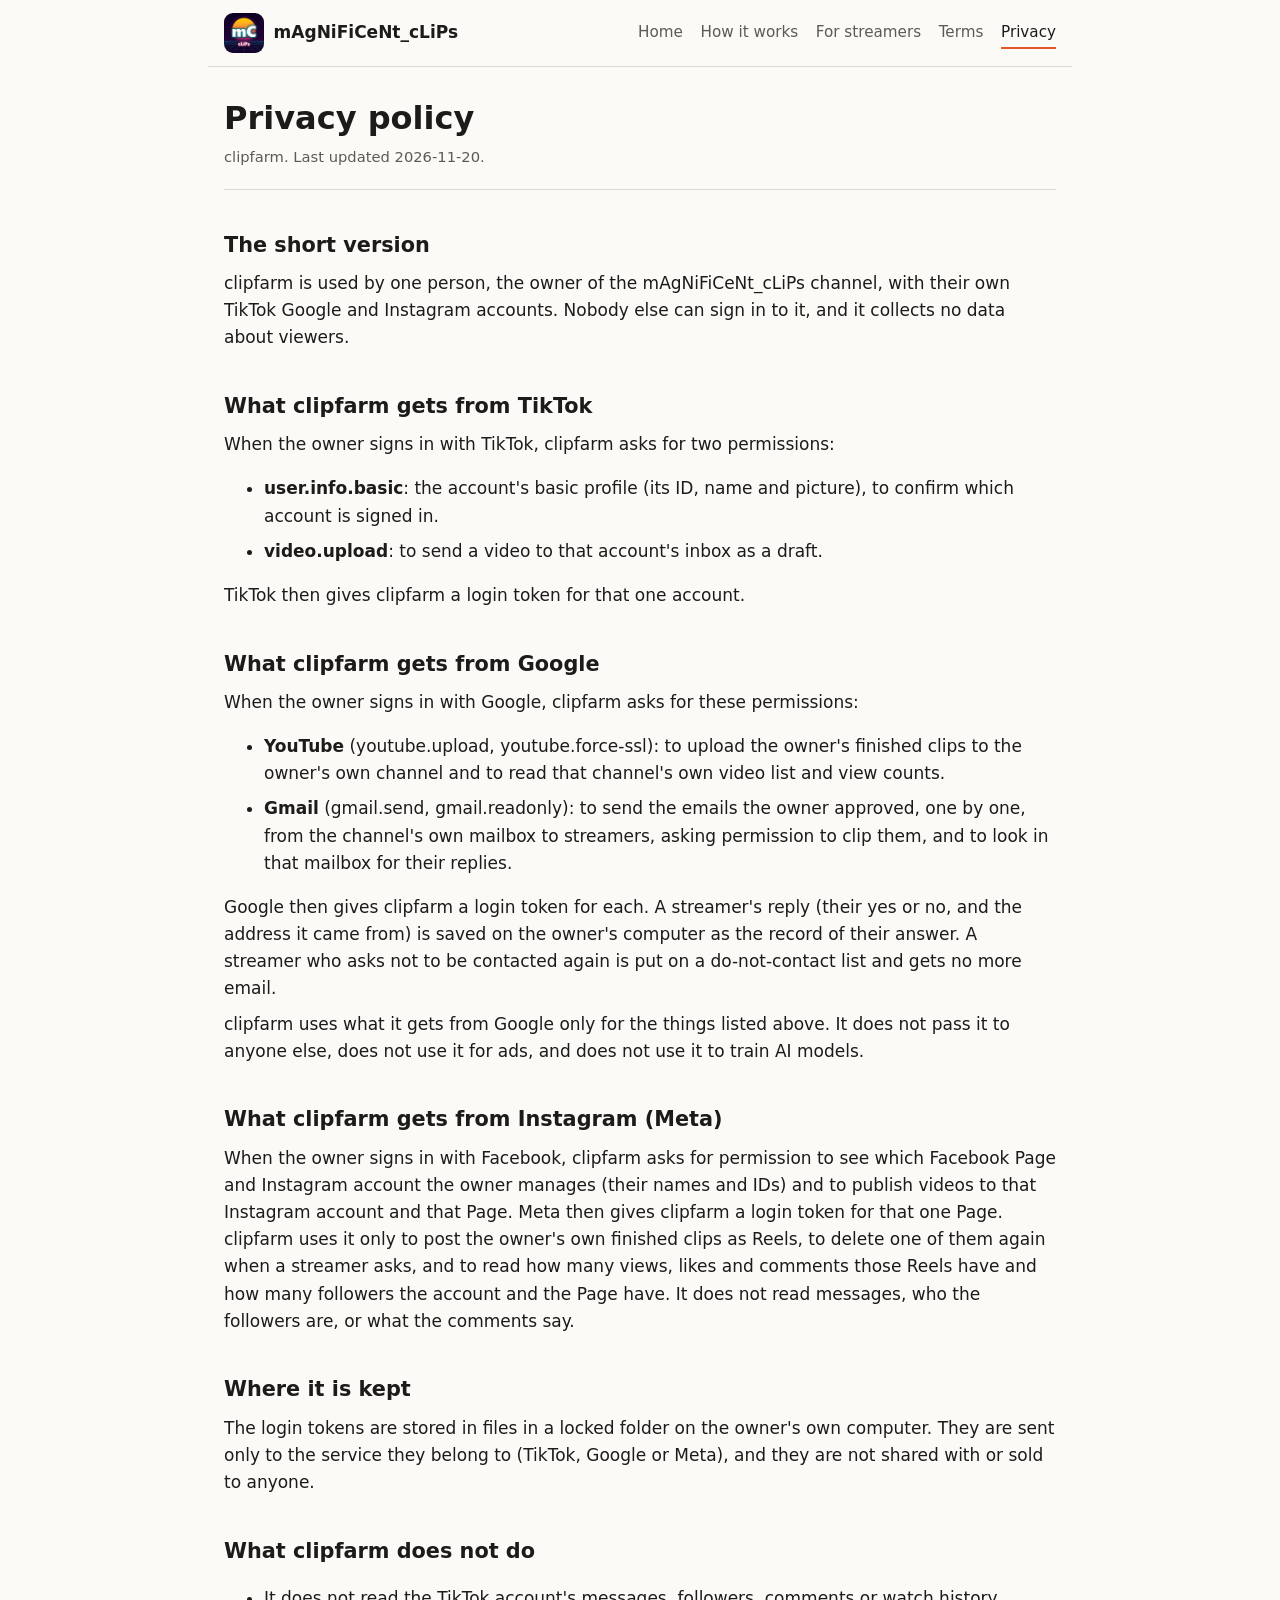
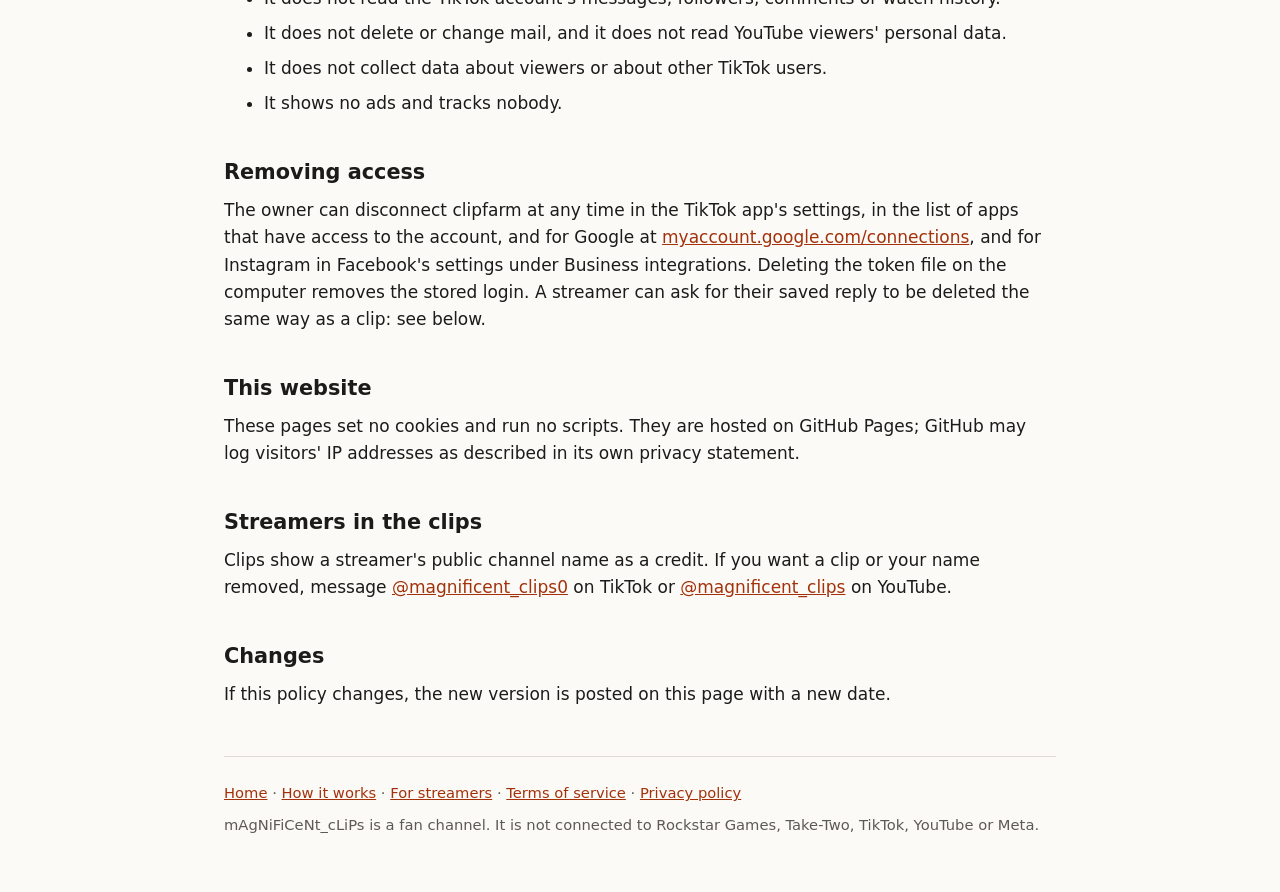
==== privacy.html @ 9814d0f5 "Terms of service and privacy policy pages for clipfarm" ====
<!doctype html>
<html lang="en">
<head>
<meta charset="utf-8">
<meta name="viewport" content="width=device-width, initial-scale=1">
<title>Privacy policy: clipfarm</title>
<meta name="description" content="Privacy policy of clipfarm, the program behind mAgNiFiCeNt_cLiPs.">
<link rel="icon" href="favicon.ico" sizes="any">
<link rel="icon" type="image/png" sizes="32x32" href="icon-32.png">
<link rel="apple-touch-icon" href="icon-180.png">
<link rel="stylesheet" href="style.css">
</head>
<body>
<nav class="top">
<a class="brand" href="./"><img src="icon-180.png" width="40" height="40" alt="mAgNiFiCeNt_cLiPs logo">mAgNiFiCeNt_cLiPs</a>
<div class="links">
<a href="./">Home</a>
<a href="how-it-works.html">How it works</a>
<a href="streamers.html">For streamers</a>
<a href="terms.html">Terms</a>
<a href="privacy.html" aria-current="page">Privacy</a>
</div>
</nav>
<main>
<header>
<h1>Privacy policy</h1>
<p class="date">clipfarm. Last updated 2026-11-20.</p>
</header>

<h2>The short version</h2>
<p>clipfarm is used by one person, the owner of the mAgNiFiCeNt_cLiPs channel, with their own TikTok
Google and Instagram accounts. Nobody else can sign in to it, and it collects no data about viewers.</p>

<h2>What clipfarm gets from TikTok</h2>
<p>When the owner signs in with TikTok, clipfarm asks for two permissions:</p>
<ul>
<li><b>user.info.basic</b>: the account's basic profile (its ID, name and picture), to confirm which
account is signed in.</li>
<li><b>video.upload</b>: to send a video to that account's inbox as a draft.</li>
</ul>
<p>TikTok then gives clipfarm a login token for that one account.</p>

<h2>What clipfarm gets from Google</h2>
<p>When the owner signs in with Google, clipfarm asks for these permissions:</p>
<ul>
<li><b>YouTube</b> (youtube.upload, youtube.force-ssl): to upload the owner's finished clips to the owner's
own channel and to read that channel's own video list and view counts.</li>
<li><b>Gmail</b> (gmail.send, gmail.readonly): to send the emails the owner approved, one by one, from the
channel's own mailbox to streamers, asking permission to clip them, and to look in that mailbox for their
replies.</li>
</ul>
<p>Google then gives clipfarm a login token for each. A streamer's reply (their yes or no, and the address
it came from) is saved on the owner's computer as the record of their answer. A streamer who asks not to be
contacted again is put on a do-not-contact list and gets no more email.</p>
<p>clipfarm uses what it gets from Google only for the things listed above. It does not pass it to anyone
else, does not use it for ads, and does not use it to train AI models.</p>

<h2>What clipfarm gets from Instagram (Meta)</h2>
<p>When the owner signs in with Facebook, clipfarm asks for permission to see which Facebook Page and
Instagram account the owner manages (their names and IDs) and to publish videos to that Instagram account and that Page.
Meta then gives clipfarm a login token for that one Page. clipfarm uses it only to post the owner's own
finished clips as Reels, to delete one of them again when a streamer asks, and to read how many views,
likes and comments those Reels have and how many followers the account and the Page have. It does not read
messages, who the followers are, or what the comments say.</p>

<h2>Where it is kept</h2>
<p>The login tokens are stored in files in a locked folder on the owner's own computer. They are sent only to the service they belong to (TikTok, Google or Meta), and they are not shared with or sold to anyone.</p>

<h2>What clipfarm does not do</h2>
<ul>
<li>It does not read the TikTok account's messages, followers, comments or watch history.</li>
<li>It does not delete or change mail, and it does not read YouTube viewers' personal data.</li>
<li>It does not collect data about viewers or about other TikTok users.</li>
<li>It shows no ads and tracks nobody.</li>
</ul>

<h2>Removing access</h2>
<p>The owner can disconnect clipfarm at any time in the TikTok app's settings, in the list of
apps that have access to the account, and for Google at
<a href="https://myaccount.google.com/connections">myaccount.google.com/connections</a>, and for Instagram in
Facebook's settings under Business integrations. Deleting the token file on the computer removes the stored login. A streamer can ask for their saved reply to be deleted
the same way as a clip: see below.</p>

<h2>This website</h2>
<p>These pages set no cookies and run no scripts. They are hosted on GitHub Pages; GitHub may log
visitors' IP addresses as described in its own privacy statement.</p>

<h2>Streamers in the clips</h2>
<p>Clips show a streamer's public channel name as a credit. If you want a clip or your name removed,
message <a href="https://www.tiktok.com/@magnificent_clips0">@magnificent_clips0</a> on TikTok or
<a href="https://www.youtube.com/@magnificent_clips">@magnificent_clips</a> on YouTube.</p>

<h2>Changes</h2>
<p>If this policy changes, the new version is posted on this page with a new date.</p>

<footer>
<p><a href="./">Home</a> &middot; <a href="how-it-works.html">How it works</a> &middot;
<a href="streamers.html">For streamers</a> &middot; <a href="terms.html">Terms of service</a> &middot;
<a href="privacy.html">Privacy policy</a></p>
<p>mAgNiFiCeNt_cLiPs is a fan channel. It is not connected to Rockstar Games, Take-Two, TikTok, YouTube or
Meta.</p>
</footer>
</main>
</body>
</html>
---- style.css ----
:root { --bg: #fbfaf7; --panel: #ffffff; --ink: #1c1b19; --soft: #5d5a54; --line: #dedad2; --link: #a3320b;
  --accent: #e2562a; }
@media (prefers-color-scheme: dark) {
  :root { --bg: #15131a; --panel: #1e1b25; --ink: #ece9e2; --soft: #a9a4b0; --line: #35303f; --link: #ff9f73;
    --accent: #ff8a4f; }
}
* { box-sizing: border-box; }
body { margin: 0; background: var(--bg); color: var(--ink); font: 17px/1.6 system-ui, "Segoe UI", sans-serif; }
a { color: var(--link); }
nav.top { display: flex; flex-wrap: wrap; align-items: center; justify-content: space-between; gap: 0.5rem 1.5rem;
  max-width: 54rem; margin: 0 auto; padding: 0.8rem 1rem; border-bottom: 1px solid var(--line); }
nav.top .brand { display: flex; align-items: center; gap: 0.6rem; font-weight: 700; color: var(--ink);
  text-decoration: none; }
nav.top .brand img { border-radius: 9px; display: block; }
nav.top .links { display: flex; flex-wrap: wrap; gap: 0.2rem 1.1rem; font-size: 0.95rem; }
nav.top .links a { color: var(--soft); text-decoration: none; padding: 0.2rem 0; }
nav.top .links a:hover, nav.top .links a[aria-current] { color: var(--ink); border-bottom: 2px solid var(--accent); }
main { max-width: 54rem; margin: 0 auto; padding: 2rem 1rem 3rem; }
header { border-bottom: 1px solid var(--line); padding-bottom: 0.8rem; margin-bottom: 1.2rem; }
h1 { font-size: 2rem; line-height: 1.2; margin: 0 0 0.4rem; }
h2 { font-size: 1.3rem; margin: 2.4rem 0 0.5rem; }
h3 { font-size: 1.05rem; margin: 0 0 0.3rem; }
p, li { margin: 0.5rem 0; }
.hero { display: flex; flex-wrap: wrap; align-items: center; gap: 1.5rem; padding: 1rem 0 0.5rem; }
.hero img { border-radius: 24px; flex: none; }
.hero div { flex: 1 1 18rem; }
.lead { font-size: 1.12rem; color: var(--soft); }
.cards { display: grid; grid-template-columns: repeat(auto-fit, minmax(14rem, 1fr)); gap: 0.9rem; }
.cards > div { background: var(--panel); border: 1px solid var(--line); border-radius: 12px; padding: 1rem; }
.cards p { margin: 0; color: var(--soft); font-size: 0.97rem; }
.accounts { list-style: none; padding: 0; margin: 0.6rem 0; display: grid;
  grid-template-columns: repeat(auto-fit, minmax(11rem, 1fr)); gap: 0.7rem; }
.accounts li { margin: 0; }
.accounts a { display: block; background: var(--panel); border: 1px solid var(--line); border-radius: 12px;
  padding: 0.7rem 0.9rem; text-decoration: none; color: var(--ink); }
.accounts a:hover { border-color: var(--accent); }
.accounts b, .accounts span { display: block; }
.accounts span { color: var(--soft); font-size: 0.93rem; }
.steps { padding-left: 1.4rem; }
.steps li { margin: 1.1rem 0; padding-left: 0.3rem; }
.steps li::marker { color: var(--accent); font-weight: 700; }
.faq dt { font-weight: 600; margin-top: 1rem; }
.faq dd { margin: 0.2rem 0 0; color: var(--soft); }
.more { font-weight: 600; }
.date, .small, footer { color: var(--soft); font-size: 0.92rem; }
footer { border-top: 1px solid var(--line); margin-top: 3rem; padding-top: 1rem; }
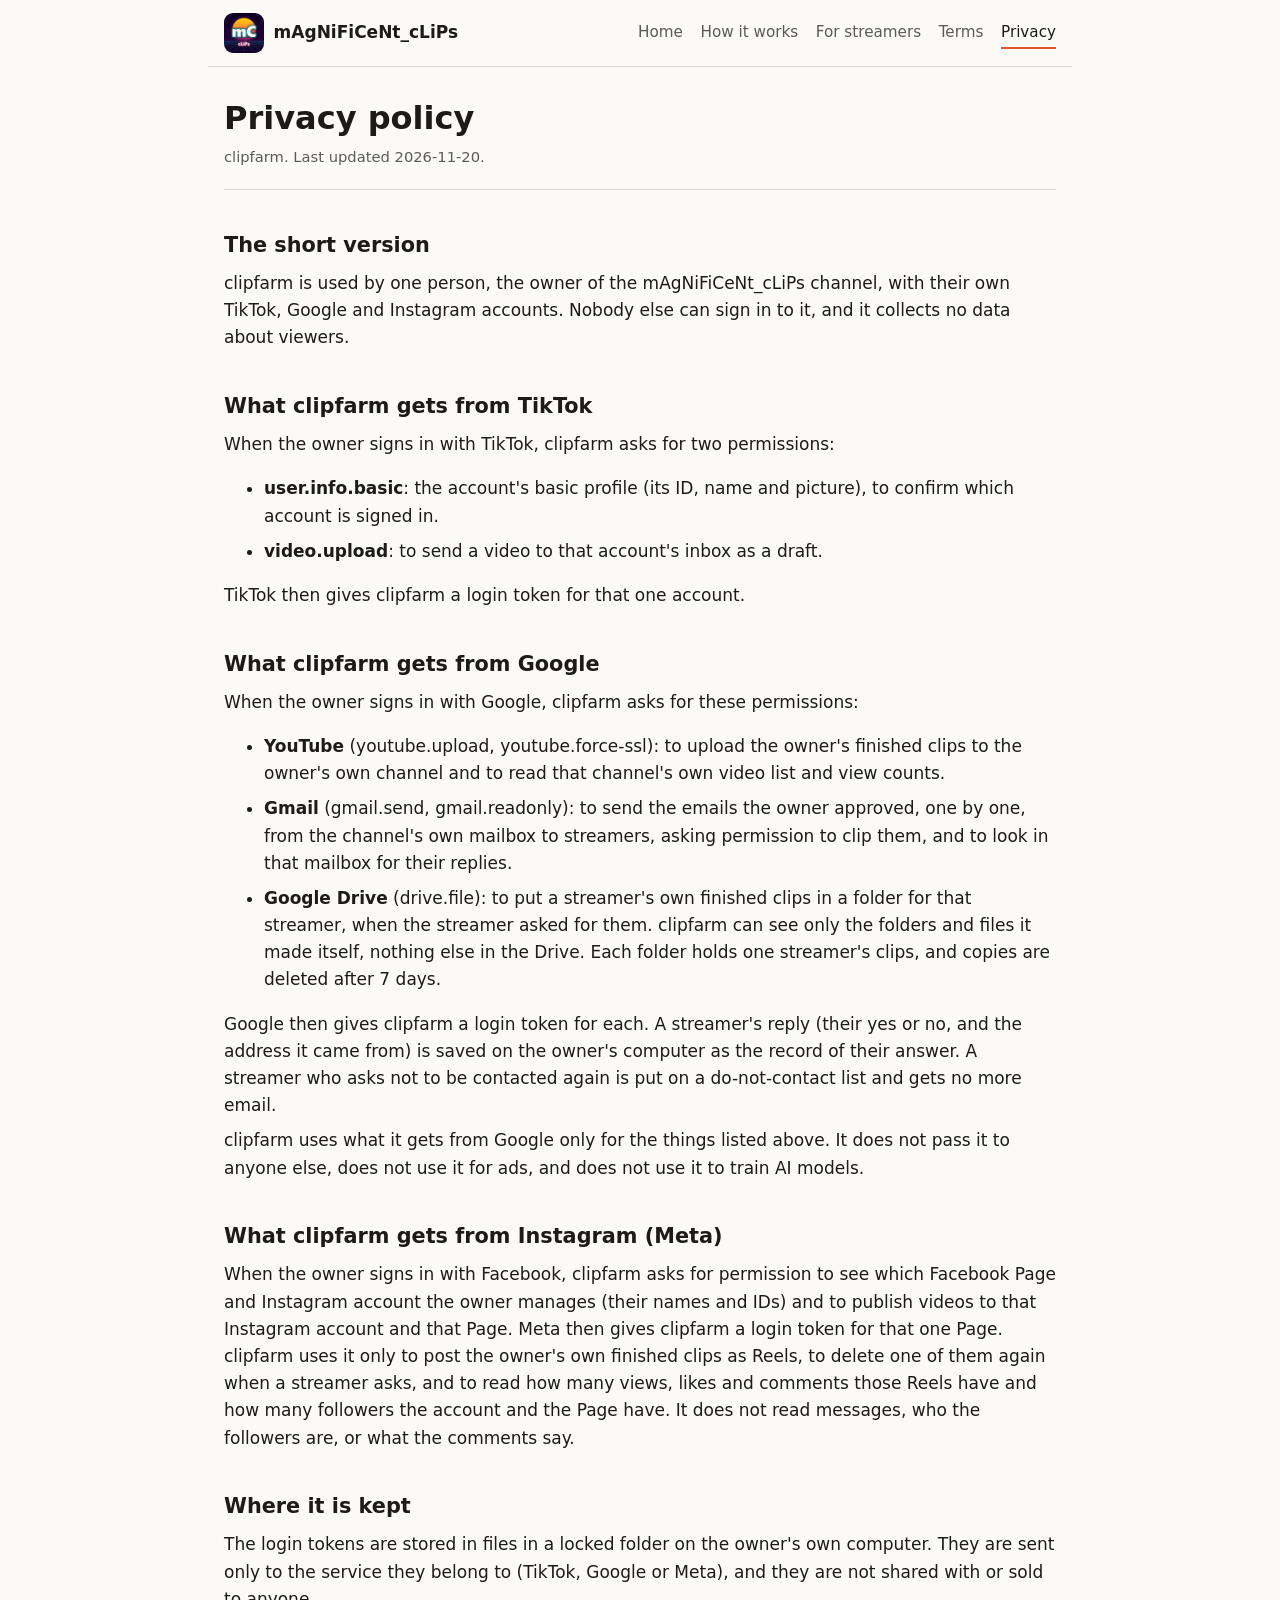
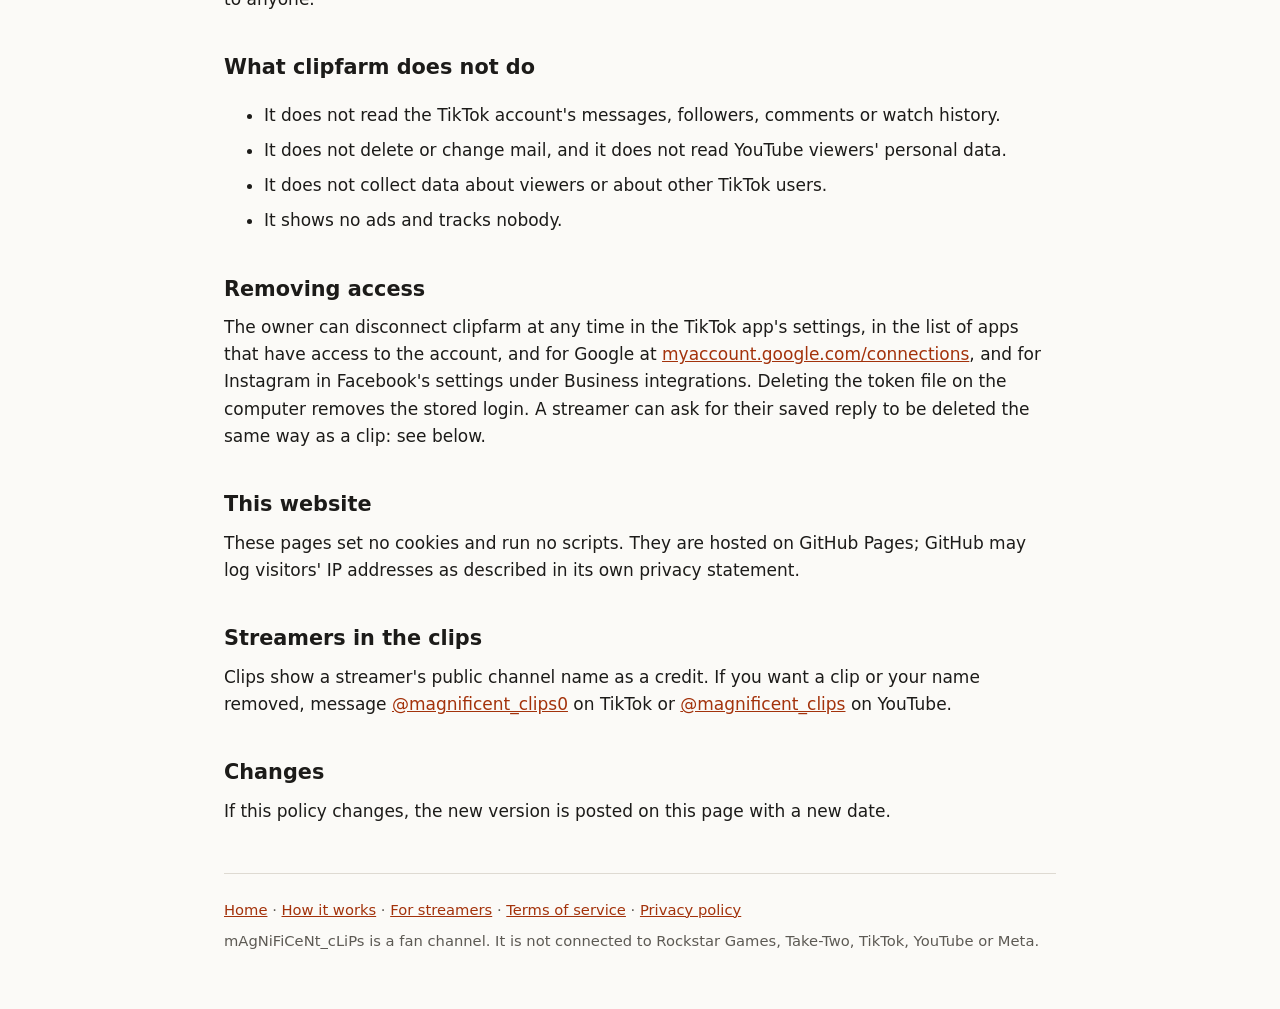
==== commit 3f686159: "Terms of service and privacy policy pages for clipfarm" ====
--- a/privacy.html
+++ b/privacy.html
@@ -28,7 +28,7 @@
 </header>
 
 <h2>The short version</h2>
-<p>clipfarm is used by one person, the owner of the mAgNiFiCeNt_cLiPs channel, with their own TikTok
+<p>clipfarm is used by one person, the owner of the mAgNiFiCeNt_cLiPs channel, with their own TikTok,
 Google and Instagram accounts. Nobody else can sign in to it, and it collects no data about viewers.</p>
 
 <h2>What clipfarm gets from TikTok</h2>
@@ -48,6 +48,9 @@
 <li><b>Gmail</b> (gmail.send, gmail.readonly): to send the emails the owner approved, one by one, from the
 channel's own mailbox to streamers, asking permission to clip them, and to look in that mailbox for their
 replies.</li>
+<li><b>Google Drive</b> (drive.file): to put a streamer's own finished clips in a folder for that streamer,
+when the streamer asked for them. clipfarm can see only the folders and files it made itself, nothing else
+in the Drive. Each folder holds one streamer's clips, and copies are deleted after 7 days.</li>
 </ul>
 <p>Google then gives clipfarm a login token for each. A streamer's reply (their yes or no, and the address
 it came from) is saved on the owner's computer as the record of their answer. A streamer who asks not to be
